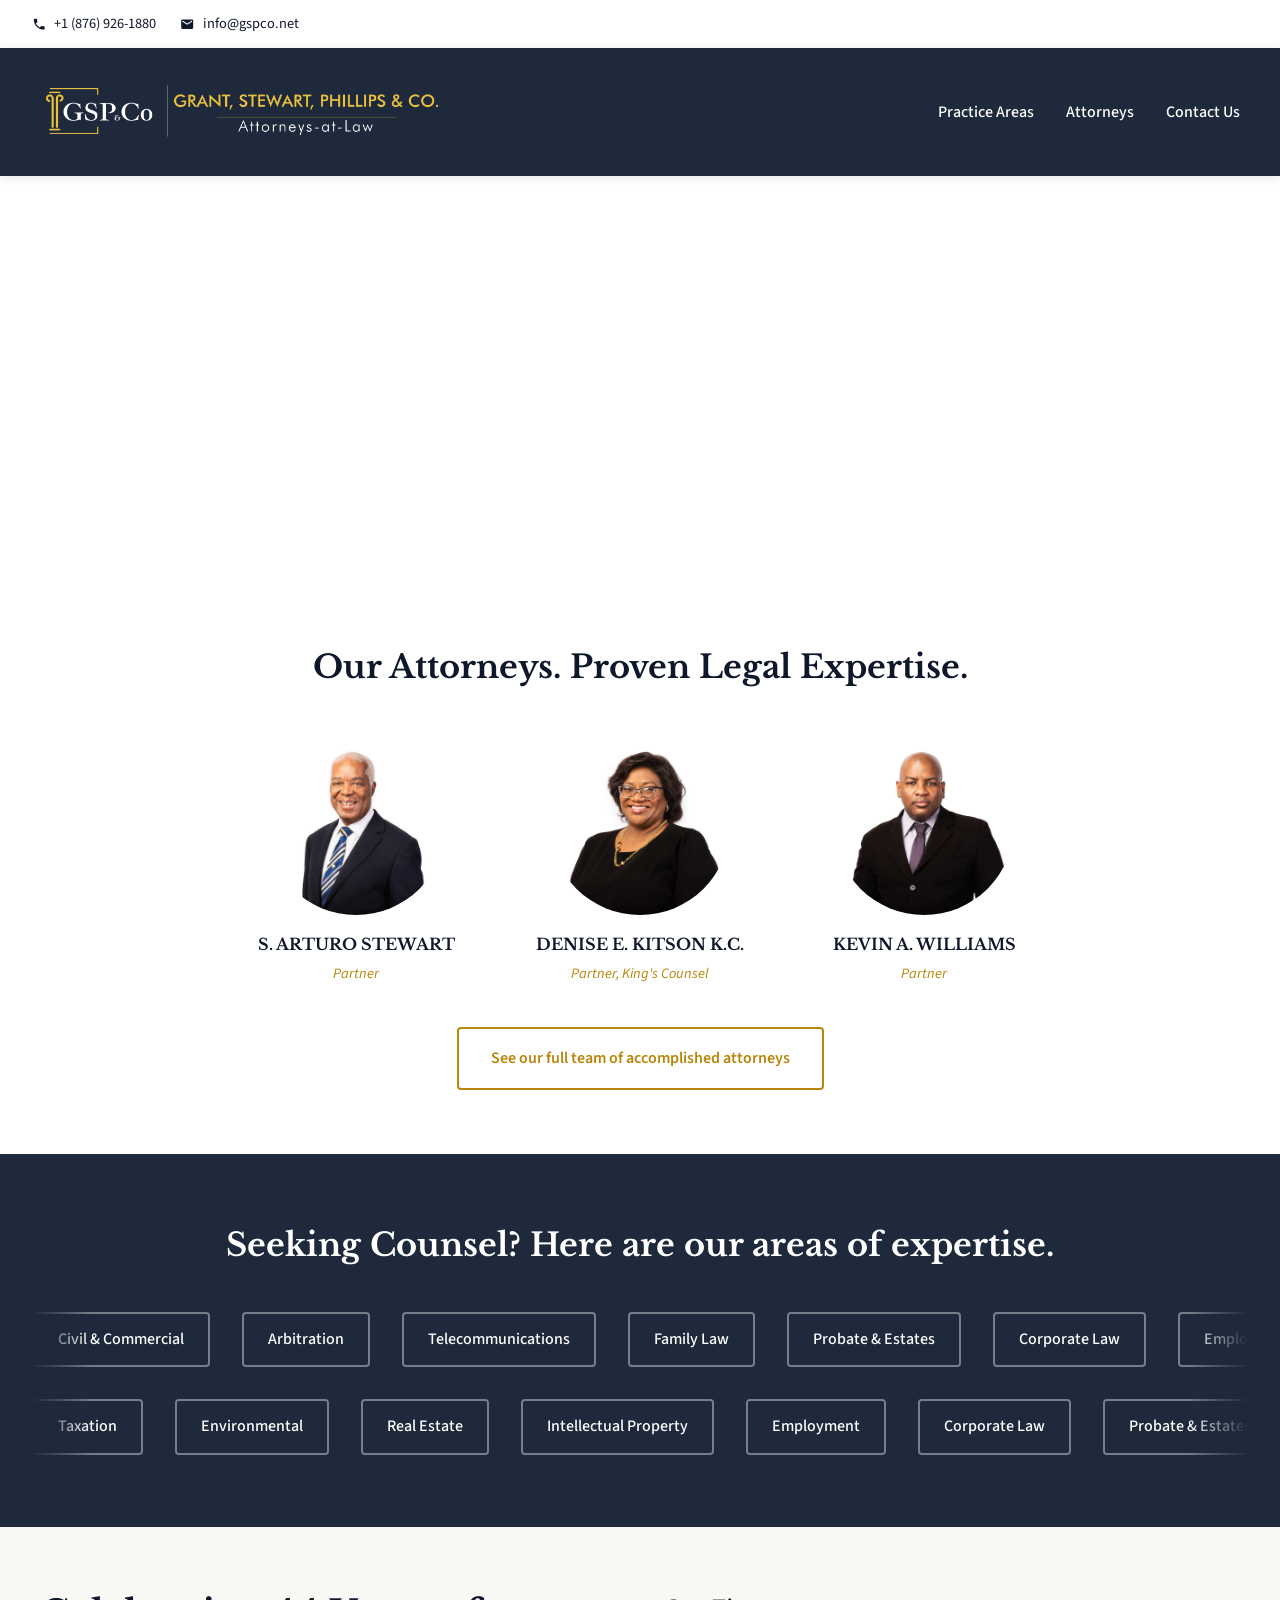
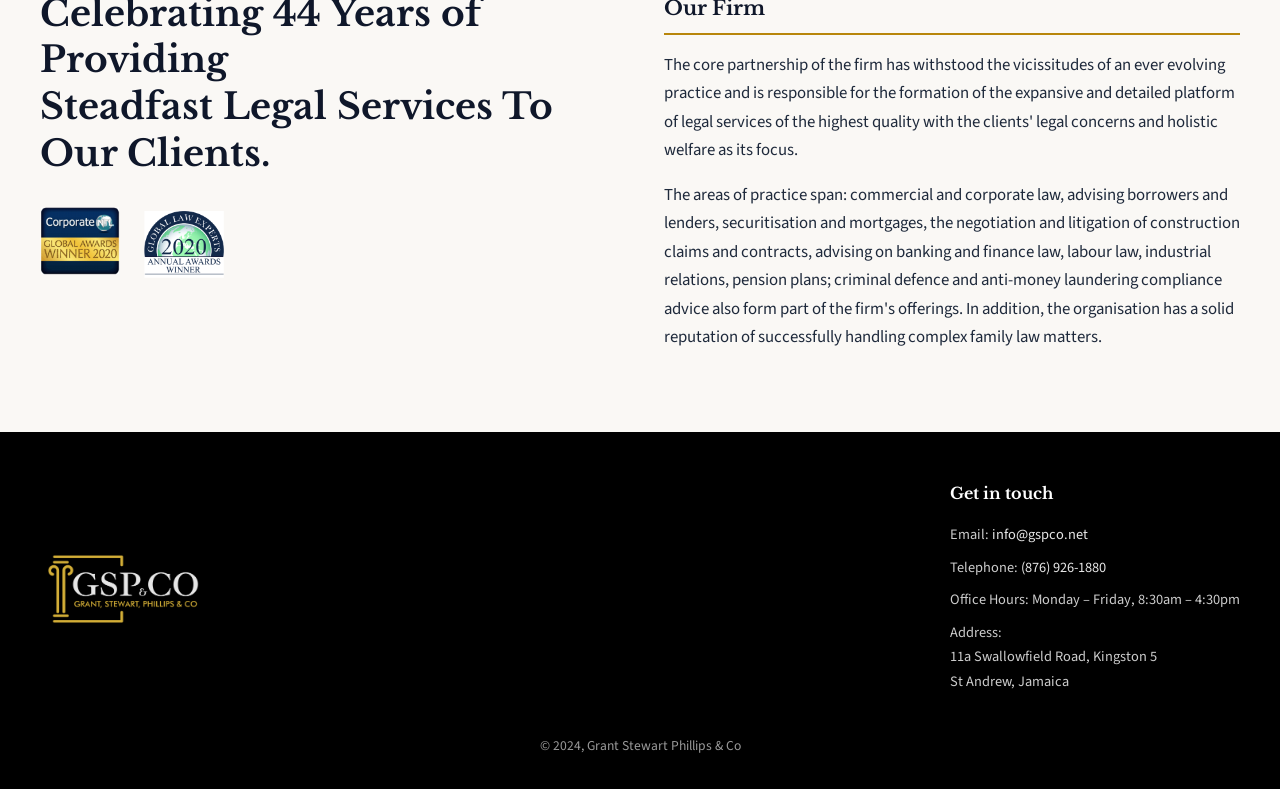
==== index.html @ 98cfb4ec "Initial commit: Grant Stewart Phillips & Co law firm website Made-with: Cursor" ====
<!DOCTYPE html>
<html lang="en">
<head>
  <meta charset="UTF-8">
  <meta name="viewport" content="width=device-width, initial-scale=1.0">
  <title>Home | Grant Stewart Phillips & Co</title>
  <link rel="preconnect" href="https://fonts.googleapis.com">
  <link rel="preconnect" href="https://fonts.gstatic.com" crossorigin>
  <link href="https://fonts.googleapis.com/css2?family=Libre+Baskerville:ital,wght@0,400;0,700;1,400&family=Source+Sans+3:ital,wght@0,400;0,500;0,600;0,700;1,400&display=swap" rel="stylesheet">
  <link rel="stylesheet" href="css/styles.css">
</head>
<body>
  <header class="site-header">
    <div class="header-contact">
      <a href="tel:876-926-1880"><span class="contact-icon" aria-hidden="true"><svg width="16" height="16" viewBox="0 0 24 24" fill="currentColor" stroke="none"><path d="M6.62 10.79c1.44 2.83 3.76 5.14 6.59 6.59l2.2-2.2c.27-.27.67-.36 1.02-.24 1.12.37 2.33.57 3.57.57.55 0 1 .45 1 1V20c0 .55-.45 1-1 1-9.39 0-17-7.61-17-17 0-.55.45-1 1-1h3.5c.55 0 1 .45 1 1 0 1.25.2 2.45.57 3.57.11.35.03.74-.25 1.02l-2.2 2.2z"/></svg></span>+1 (876) 926-1880</a>
      <a href="mailto:info@gspco.net"><span class="contact-icon" aria-hidden="true"><svg width="16" height="16" viewBox="0 0 24 24" fill="currentColor" stroke="none"><path d="M20 4H4c-1.1 0-1.99.9-1.99 2L2 18c0 1.1.9 2 2 2h16c1.1 0 2-.9 2-2V6c0-1.1-.9-2-2-2zm0 4l-8 5-8-5V6l8 5 8-5v2z"/></svg></span>info@gspco.net</a>
    </div>
  </header>

  <nav class="main-nav">
    <div class="nav-inner">
      <a href="index.html" class="logo"><img src="Images/Logo/header-logo.png" alt="Grant Stewart Phillips & Co"></a>
      <button class="nav-toggle" aria-label="Toggle menu">☰</button>
      <ul class="nav-links">
        <li><a href="practice-areas.html">Practice Areas</a></li>
        <li><a href="attorneys.html">Attorneys</a></li>
        <li><a href="contact.html">Contact Us</a></li>
      </ul>
    </div>
  </nav>

  <main>
    <section class="hero">
      <video class="hero-video" autoplay muted loop playsinline aria-hidden="true">
        <source src="Images/Home/Landing-video.mp4" type="video/mp4">
      </video>
    </section>

    <section class="attorneys-carousel-section">
      <h2 class="attorneys-carousel-title">Our Attorneys. Proven Legal Expertise.</h2>
      <div class="attorneys-carousel-wrapper">
        <div class="attorneys-carousel">
          <a href="attorneys/arturo-stewart.html" class="attorney-carousel-card">
            <img src="Images/attorneys/S.%20ARTURO%20STEWART.jpg" alt="S. Arturo Stewart">
            <span class="attorney-carousel-name">S. Arturo Stewart</span>
            <span class="attorney-carousel-title">Partner</span>
          </a>
          <a href="attorneys/denise-kitson.html" class="attorney-carousel-card">
            <img src="Images/attorneys/DENISE%20E.%20KITSON%20Q.C..jpg" alt="Denise E. Kitson K.C.">
            <span class="attorney-carousel-name">Denise E. Kitson K.C.</span>
            <span class="attorney-carousel-title">Partner, King's Counsel</span>
          </a>
          <a href="attorneys/kevin-williams.html" class="attorney-carousel-card">
            <img src="Images/attorneys/KEVIN%20A.%20WILLIAMS.jpg" alt="Kevin A. Williams">
            <span class="attorney-carousel-name">Kevin A. Williams</span>
            <span class="attorney-carousel-title">Partner</span>
          </a>
        </div>
        <a href="attorneys.html" class="carousel-team-btn">See our full team of accomplished attorneys</a>
      </div>
    </section>

    <section class="expertise-marquee-section">
      <h2 class="expertise-marquee-title">Seeking Counsel? Here are our areas of expertise.</h2>
      <div class="expertise-marquee-wrapper">
        <div class="expertise-marquee-row expertise-marquee-right">
          <div class="expertise-marquee-track">
            <span class="expertise-marquee-set">
              <a href="practice-areas.html#civil" class="expertise-marquee-item">Civil & Commercial</a>
              <a href="practice-areas.html#arbitration" class="expertise-marquee-item">Arbitration</a>
              <a href="practice-areas.html#telecom" class="expertise-marquee-item">Telecommunications</a>
              <a href="practice-areas.html#family" class="expertise-marquee-item">Family Law</a>
              <a href="practice-areas.html#probate" class="expertise-marquee-item">Probate & Estates</a>
              <a href="practice-areas.html#corporate" class="expertise-marquee-item">Corporate Law</a>
              <a href="practice-areas.html#employment" class="expertise-marquee-item">Employment</a>
              <a href="practice-areas.html#ip" class="expertise-marquee-item">Intellectual Property</a>
              <a href="practice-areas.html#real-estate" class="expertise-marquee-item">Real Estate</a>
              <a href="practice-areas.html#environmental" class="expertise-marquee-item">Environmental</a>
              <a href="practice-areas.html#taxation" class="expertise-marquee-item">Taxation</a>
            </span>
            <span class="expertise-marquee-set" aria-hidden="true">
              <a href="practice-areas.html#civil" class="expertise-marquee-item">Civil & Commercial</a>
              <a href="practice-areas.html#arbitration" class="expertise-marquee-item">Arbitration</a>
              <a href="practice-areas.html#telecom" class="expertise-marquee-item">Telecommunications</a>
              <a href="practice-areas.html#family" class="expertise-marquee-item">Family Law</a>
              <a href="practice-areas.html#probate" class="expertise-marquee-item">Probate & Estates</a>
              <a href="practice-areas.html#corporate" class="expertise-marquee-item">Corporate Law</a>
              <a href="practice-areas.html#employment" class="expertise-marquee-item">Employment</a>
              <a href="practice-areas.html#ip" class="expertise-marquee-item">Intellectual Property</a>
              <a href="practice-areas.html#real-estate" class="expertise-marquee-item">Real Estate</a>
              <a href="practice-areas.html#environmental" class="expertise-marquee-item">Environmental</a>
              <a href="practice-areas.html#taxation" class="expertise-marquee-item">Taxation</a>
            </span>
          </div>
        </div>
        <div class="expertise-marquee-row expertise-marquee-left">
          <div class="expertise-marquee-track">
            <span class="expertise-marquee-set">
              <a href="practice-areas.html#taxation" class="expertise-marquee-item">Taxation</a>
              <a href="practice-areas.html#environmental" class="expertise-marquee-item">Environmental</a>
              <a href="practice-areas.html#real-estate" class="expertise-marquee-item">Real Estate</a>
              <a href="practice-areas.html#ip" class="expertise-marquee-item">Intellectual Property</a>
              <a href="practice-areas.html#employment" class="expertise-marquee-item">Employment</a>
              <a href="practice-areas.html#corporate" class="expertise-marquee-item">Corporate Law</a>
              <a href="practice-areas.html#probate" class="expertise-marquee-item">Probate & Estates</a>
              <a href="practice-areas.html#family" class="expertise-marquee-item">Family Law</a>
              <a href="practice-areas.html#telecom" class="expertise-marquee-item">Telecommunications</a>
              <a href="practice-areas.html#arbitration" class="expertise-marquee-item">Arbitration</a>
              <a href="practice-areas.html#civil" class="expertise-marquee-item">Civil & Commercial</a>
            </span>
            <span class="expertise-marquee-set" aria-hidden="true">
              <a href="practice-areas.html#taxation" class="expertise-marquee-item">Taxation</a>
              <a href="practice-areas.html#environmental" class="expertise-marquee-item">Environmental</a>
              <a href="practice-areas.html#real-estate" class="expertise-marquee-item">Real Estate</a>
              <a href="practice-areas.html#ip" class="expertise-marquee-item">Intellectual Property</a>
              <a href="practice-areas.html#employment" class="expertise-marquee-item">Employment</a>
              <a href="practice-areas.html#corporate" class="expertise-marquee-item">Corporate Law</a>
              <a href="practice-areas.html#probate" class="expertise-marquee-item">Probate & Estates</a>
              <a href="practice-areas.html#family" class="expertise-marquee-item">Family Law</a>
              <a href="practice-areas.html#telecom" class="expertise-marquee-item">Telecommunications</a>
              <a href="practice-areas.html#arbitration" class="expertise-marquee-item">Arbitration</a>
              <a href="practice-areas.html#civil" class="expertise-marquee-item">Civil & Commercial</a>
            </span>
          </div>
        </div>
      </div>
    </section>

    <section class="our-firm-section">
      <div class="our-firm-layout">
        <div class="our-firm-left">
          <h2 class="our-firm-headline">Celebrating 44 Years of Providing<br>Steadfast Legal Services To Our Clients.</h2>
          <div class="awards-row">
            <img src="Images/Awards/Awards-01.png" alt="Award">
            <img src="Images/Awards/Awards-02.png" alt="Award">
          </div>
        </div>
        <div class="our-firm-right">
          <h3>Our Firm</h3>
          <p>The core partnership of the firm has withstood the vicissitudes of an ever evolving practice and is responsible for the formation of the expansive and detailed platform of legal services of the highest quality with the clients' legal concerns and holistic welfare as its focus.</p>
          <p>The areas of practice span: commercial and corporate law, advising borrowers and lenders, securitisation and mortgages, the negotiation and litigation of construction claims and contracts, advising on banking and finance law, labour law, industrial relations, pension plans; criminal defence and anti-money laundering compliance advice also form part of the firm's offerings. In addition, the organisation has a solid reputation of successfully handling complex family law matters.</p>
        </div>
      </div>
    </section>
  </main>

  <footer class="site-footer">
    <div class="footer-columns">
      <div class="footer-column footer-logo-col">
        <a href="index.html"><img src="Images/Logo/footer-logo.png" alt="Grant Stewart Phillips & Co" class="footer-logo"></a>
      </div>
      <div class="footer-column footer-contact-col">
        <h4>Get in touch</h4>
        <p>Email: <a href="mailto:info@gspco.net">info@gspco.net</a></p>
        <p>Telephone: <a href="tel:+18769261880">(876) 926-1880</a></p>
        <p>Office Hours: Monday – Friday, 8:30am – 4:30pm</p>
        <p>Address:<br>11a Swallowfield Road, Kingston 5<br>St Andrew, Jamaica</p>
      </div>
    </div>
    <p class="footer-copyright">© 2024, Grant Stewart Phillips & Co</p>
  </footer>

  <script>
    document.querySelector('.nav-toggle')?.addEventListener('click', () => {
      document.querySelector('.nav-links').classList.toggle('active');
    });

  </script>
</body>
</html>
---- css/styles.css ----
/* Grant Stewart Phillips & Co - Base Styles */
:root {
  --navy: #0f172a;
  --navy-light: #1e293b;
  --navy-bright: #224466;
  --gold: #b8860b;
  --gold-light: #daa520;
  --cream: #faf8f5;
  --white: #ffffff;
  --gray: #64748b;
  --gray-light: #94a3b8;
}

* {
  margin: 0;
  padding: 0;
  box-sizing: border-box;
}

html {
  scroll-behavior: smooth;
}

body {
  font-family: 'Libre Baskerville', Georgia, serif;
  color: var(--navy);
  line-height: 1.7;
  background: var(--white);
}

/* Typography */
h1, h2, h3, h4 {
  font-family: 'Libre Baskerville', Georgia, serif;
  font-weight: 700;
}

h1 {
  font-size: clamp(2rem, 5vw, 3rem);
  line-height: 1.2;
  margin-bottom: 1rem;
}

h2 {
  font-size: clamp(1.5rem, 4vw, 2rem);
  margin-bottom: 1.5rem;
  color: var(--navy);
}

h3 {
  font-size: 1.25rem;
  margin-bottom: 0.75rem;
}

p {
  font-family: 'Source Sans 3', -apple-system, sans-serif;
  font-size: 1.05rem;
  color: var(--navy-light);
}

a {
  color: var(--gold);
  text-decoration: none;
  transition: color 0.2s ease;
}

a:hover {
  color: var(--gold-light);
}

/* Header */
.site-header {
  background: var(--white);
  color: var(--navy);
  padding: 0.75rem 2rem;
  display: flex;
  justify-content: space-between;
  align-items: center;
  flex-wrap: wrap;
  gap: 1rem;
}

.header-contact {
  display: flex;
  gap: 1.5rem;
  font-family: 'Source Sans 3', sans-serif;
  font-size: 0.9rem;
}

.header-contact a {
  display: inline-flex;
  align-items: center;
  gap: 0.5rem;
  color: var(--navy);
}

.contact-icon {
  display: inline-flex;
  flex-shrink: 0;
}

.contact-icon svg {
  width: 1em;
  height: 1em;
}

.header-contact a:hover {
  color: var(--gold);
}

/* Navigation */
.main-nav {
  background: var(--navy-light);
  padding: 0 2rem;
  position: sticky;
  top: 0;
  z-index: 100;
  box-shadow: 0 2px 10px rgba(0,0,0,0.1);
}

.nav-inner {
  max-width: 1200px;
  margin: 0 auto;
  display: flex;
  align-items: center;
  justify-content: space-between;
}

.logo {
  display: flex;
  align-items: center;
  font-family: 'Libre Baskerville', serif;
  font-size: 1.25rem;
  font-weight: 700;
  color: var(--white);
  padding: 1rem 0;
}

.logo img {
  height: 96px;
  width: auto;
  max-width: 400px;
  object-fit: contain;
  transition: filter 0.3s ease, box-shadow 0.3s ease;
}

.logo:hover img {
  filter: brightness(0) invert(1);
}

.nav-links {
  display: flex;
  list-style: none;
  gap: 2rem;
}

.nav-links a {
  color: var(--white);
  font-family: 'Source Sans 3', sans-serif;
  font-weight: 500;
  padding: 1rem 0;
  display: block;
}

.nav-links a:hover,
.nav-links a.active {
  color: var(--gold-light);
}

/* Mobile menu toggle */
.nav-toggle {
  display: none;
  background: none;
  border: none;
  color: var(--white);
  font-size: 1.5rem;
  cursor: pointer;
  padding: 0.5rem;
}

/* Hero */
.hero {
  position: relative;
  width: 100vw;
  max-width: 100vw;
  margin-left: calc(-50vw + 50%);
  padding: 0;
  height: 400px;
  overflow: hidden;
}

.hero-video {
  position: absolute;
  top: 0;
  left: 0;
  width: 100%;
  height: 100%;
  object-fit: cover;
  object-position: center;
}

/* Sections */
section {
  max-width: 1200px;
  margin: 0 auto;
  padding: 4rem 2rem;
}

.section-header {
  text-align: center;
  margin-bottom: 3rem;
}

.section-header h2 {
  position: relative;
  display: inline-block;
}

.section-header h2::after {
  content: '';
  display: block;
  width: 60px;
  height: 3px;
  background: var(--gold);
  margin: 1rem auto 0;
}

/* Attorneys carousel - Homepage */
.attorneys-carousel-section {
  padding: 4rem 2rem;
}

.attorneys-carousel-title {
  text-align: center;
  margin-bottom: 2rem;
}

.attorneys-carousel-wrapper {
  max-width: 1200px;
  margin: 0 auto;
  display: flex;
  flex-direction: column;
  align-items: center;
  gap: 2rem;
}

.attorneys-carousel {
  width: 100%;
  display: flex;
  justify-content: center;
  gap: 1.5rem;
  overflow-x: auto;
  scroll-snap-type: x mandatory;
  scrollbar-width: none;
  -ms-overflow-style: none;
  padding: 0.5rem 0;
}

.attorneys-carousel::-webkit-scrollbar {
  display: none;
}

.attorney-carousel-card {
  flex: 0 0 260px;
  scroll-snap-align: start;
  display: flex;
  flex-direction: column;
  align-items: center;
  text-align: center;
  text-decoration: none;
  transition: opacity 0.2s ease;
}

.attorney-carousel-card:hover {
  opacity: 0.9;
}

.attorney-carousel-card img {
  width: 180px;
  height: 180px;
  border-radius: 50%;
  object-fit: cover;
  margin-bottom: 1rem;
}

.attorney-carousel-name {
  font-family: 'Libre Baskerville', serif;
  font-weight: 700;
  font-size: 1rem;
  color: var(--navy);
  text-transform: uppercase;
  margin-bottom: 0.25rem;
}

.attorney-carousel-title {
  font-family: 'Source Sans 3', sans-serif;
  font-size: 0.9rem;
  color: var(--gold);
  font-style: italic;
}

.carousel-team-btn {
  display: inline-block;
  padding: 1rem 2rem;
  font-family: 'Source Sans 3', sans-serif;
  font-size: 1rem;
  font-weight: 600;
  color: var(--gold);
  border: 2px solid var(--gold);
  border-radius: 4px;
  text-decoration: none;
  transition: background 0.2s ease, color 0.2s ease;
}

.carousel-team-btn:hover {
  background: var(--gold);
  color: var(--white);
}

/* Expertise marquee - Homepage */
.expertise-marquee-section {
  width: 100%;
  max-width: none;
  margin: 0;
  padding: 4rem 2rem;
  overflow: hidden;
  background: var(--navy-light);
}

.expertise-marquee-title {
  text-align: center;
  margin-bottom: 2rem;
  padding: 0 2rem;
  color: var(--white);
}

.expertise-marquee-wrapper {
  display: flex;
  flex-direction: column;
  gap: 1rem;
}

.expertise-marquee-row {
  overflow: hidden;
  mask-image: linear-gradient(to right, transparent, black 5%, black 95%, transparent);
  -webkit-mask-image: linear-gradient(to right, transparent, black 5%, black 95%, transparent);
}

.expertise-marquee-track {
  display: flex;
  width: max-content;
  padding: 0.5rem 0;
}

.expertise-marquee-set {
  display: flex;
  gap: 2rem;
  flex-shrink: 0;
  margin-right: 2rem; /* spacing between sets; no track gap for seamless 50% loop */
}

.expertise-marquee-right .expertise-marquee-track {
  animation: marqueeRight 80s linear infinite;
}

.expertise-marquee-left .expertise-marquee-track {
  animation: marqueeLeft 80s linear infinite;
}

/* Top row: drift right = track moves left. Two sets, translate by -50% for seamless loop. */
@keyframes marqueeRight {
  0% { transform: translateX(0); }
  100% { transform: translateX(-50%); }
}

/* Bottom row: drift left = track moves right. Two sets, translate by 50% for seamless loop. */
@keyframes marqueeLeft {
  0% { transform: translateX(-50%); }
  100% { transform: translateX(0); }
}

.expertise-marquee-item {
  flex-shrink: 0;
  padding: 0.75rem 1.5rem;
  font-family: 'Source Sans 3', sans-serif;
  font-size: 1rem;
  font-weight: 500;
  color: var(--white);
  text-decoration: none;
  border: 2px solid rgba(255, 255, 255, 0.4);
  border-radius: 4px;
  white-space: nowrap;
  transition: border-color 0.2s ease, color 0.2s ease;
}

.expertise-marquee-item:hover {
  border-color: var(--gold-light);
  color: var(--gold-light);
}

@media (prefers-reduced-motion: reduce) {
  .expertise-marquee-right .expertise-marquee-track,
  .expertise-marquee-left .expertise-marquee-track {
    animation: none;
  }
}

/* Our Firm - fused with Celebrating section */
.our-firm-section {
  width: 100%;
  max-width: none;
  margin: 0;
  padding: 4rem 2rem;
  background: var(--cream);
}

.our-firm-layout {
  max-width: 1200px;
  margin: 0 auto;
  display: grid;
  grid-template-columns: 1fr 1fr;
  gap: 3rem;
  align-items: start;
}

.our-firm-headline {
  font-size: clamp(1.5rem, 3.5vw, 2.25rem);
  color: var(--navy);
  margin: 0 0 1.5rem 0;
  line-height: 1.3;
}

.our-firm-left {
  text-align: left;
}

.our-firm-right {
  text-align: left;
}

.our-firm-right h3 {
  margin-bottom: 1rem;
  padding-bottom: 0.5rem;
  border-bottom: 2px solid var(--gold);
}

.our-firm-right p {
  margin-bottom: 1rem;
}

.btn {
  display: inline-block;
  padding: 1rem 2rem;
  background: var(--gold);
  color: var(--white) !important;
  font-family: 'Source Sans 3', sans-serif;
  font-weight: 600;
  border: none;
  border-radius: 4px;
  cursor: pointer;
  transition: background 0.2s ease;
}

.btn:hover {
  background: var(--gold-light);
  color: var(--white) !important;
}

.btn-outline {
  background: transparent;
  border: 2px solid var(--gold);
  color: var(--gold) !important;
}

.btn-outline:hover {
  background: var(--gold);
  color: var(--white) !important;
}

/* Footer */
.site-footer {
  background: #000;
  color: var(--white);
  padding: 3rem 2rem 2rem;
}

.footer-columns {
  display: grid;
  grid-template-columns: auto 1fr;
  gap: 3rem;
  max-width: 1200px;
  margin: 0 auto 2rem;
  align-items: center;
}

@media (max-width: 768px) {
  .footer-columns {
    grid-template-columns: 1fr;
    gap: 2rem;
  }
}

.footer-column {
  min-width: 0;
}

.footer-logo-col {
  display: flex;
  justify-content: center;
}

@media (min-width: 769px) {
  .footer-logo-col {
    justify-content: flex-start;
  }
}

.footer-logo {
  height: 80px;
  width: auto;
  opacity: 0.9;
  transition: filter 0.3s ease;
}

.site-footer a:hover .footer-logo,
.site-footer .footer-logo:hover {
  filter: drop-shadow(0 0 8px var(--gold-light)) drop-shadow(0 0 16px var(--gold));
}

.footer-contact-col {
  justify-self: end;
  width: max-content;
}

@media (max-width: 768px) {
  .footer-contact-col {
    justify-self: start;
    width: auto;
  }
}

.footer-contact-col h4 {
  font-size: 1rem;
  margin-bottom: 1rem;
  color: var(--white);
}

.footer-contact-col p {
  color: rgba(255,255,255,0.8);
  font-size: 0.9rem;
  margin-bottom: 0.5rem;
}

.footer-contact-col a {
  color: rgba(255,255,255,0.9);
}

.footer-contact-col a:hover {
  color: var(--gold-light);
}

.footer-copyright {
  text-align: center;
  color: rgba(255,255,255,0.6);
  font-size: 0.85rem;
}

/* Page headers */
.page-hero {
  width: 100%;
  max-width: none;
  margin: 0;
  padding: 4rem 2rem;
  background: var(--navy-bright);
  color: var(--white);
  text-align: center;
}

.page-hero h1 {
  color: var(--white);
}

.page-hero-title {
  font-size: clamp(1.35rem, 3.3vw, 2rem) !important;
  line-height: 1.3;
}

/* Practice Areas - Areas of Expertise */
.expertise-sticky {
  position: sticky;
  top: 128px;
  z-index: 50;
  background: var(--white);
  padding-bottom: 1.5rem;
  margin-bottom: 2rem;
  box-shadow: 0 4px 6px -1px rgba(0, 0, 0, 0.08);
}

.expertise-label {
  margin-bottom: 1rem;
}

.practice-filters {
  display: flex;
  flex-wrap: wrap;
  gap: 0.5rem;
}

.filter-btn {
  padding: 0.6rem 1.25rem;
  font-family: 'Source Sans 3', sans-serif;
  font-size: 0.9rem;
  font-weight: 500;
  border: 1px solid var(--gray-light);
  border-radius: 4px;
  background: var(--white);
  color: var(--navy);
  cursor: pointer;
  transition: background 0.2s ease, color 0.2s ease, border-color 0.2s ease;
}

.filter-btn:hover {
  border-color: var(--navy);
  color: var(--navy);
}

.filter-btn.active {
  background: var(--gold);
  color: var(--navy);
  border-color: var(--gold);
}

/* Practice Areas - Grid */
.practice-grid {
  display: grid;
  gap: 2rem;
}

.practice-item {
  padding: 2rem 2rem 2rem 3rem;
  background: var(--white);
  border-radius: 4px;
}

.practice-item h3 {
  color: var(--navy);
  margin-bottom: 0.75rem;
  padding-bottom: 0.75rem;
  border-bottom: 4px solid var(--gold);
}

/* Attorney profiles in practice areas */
.attorney-profiles {
  margin-top: 1.5rem;
}

.practice-area-label {
  display: block;
  font-family: 'Source Sans 3', sans-serif;
  font-size: 0.95rem;
  font-weight: 600;
  color: var(--navy);
  margin-bottom: 0.75rem;
}

.attorney-links {
  display: flex;
  flex-wrap: wrap;
  gap: 1.5rem;
}

.attorney-profile {
  display: flex;
  flex-direction: column;
  align-items: center;
  text-align: center;
  text-decoration: none;
  transition: opacity 0.2s ease;
}

.attorney-profile:hover {
  opacity: 0.85;
}

.attorney-avatar {
  width: 64px;
  height: 64px;
  border-radius: 50%;
  object-fit: cover;
  margin-bottom: 0.5rem;
}

.attorney-name {
  font-family: 'Source Sans 3', sans-serif;
  font-size: 0.85rem;
  font-weight: 600;
  color: var(--gold);
  text-transform: uppercase;
  letter-spacing: 0.02em;
}

/* Contact page */
.contact-grid {
  display: grid;
  grid-template-columns: 1fr 1fr;
  gap: 3rem;
  align-items: start;
}

.contact-info h2 {
  margin-bottom: 1rem;
}

.contact-info p {
  margin-bottom: 0.5rem;
}

.contact-form {
  display: flex;
  flex-direction: column;
  gap: 1rem;
}

.contact-form input,
.contact-form textarea {
  padding: 0.75rem 1rem;
  font-family: 'Source Sans 3', sans-serif;
  font-size: 1rem;
  border: 1px solid var(--gray-light);
  border-radius: 4px;
}

.contact-form textarea {
  min-height: 120px;
  resize: vertical;
}

.contact-form button {
  align-self: flex-start;
}

/* Attorneys grid */
.attorneys-grid {
  display: grid;
  grid-template-columns: repeat(auto-fill, minmax(280px, 1fr));
  gap: 2rem;
  align-items: stretch;
}

.attorney-card {
  display: flex;
  flex-direction: column;
  text-align: center;
  padding: 2rem;
  background: var(--cream);
  border-radius: 4px;
}

.attorney-card h3 {
  margin-bottom: 0.25rem;
  white-space: nowrap;
  overflow: hidden;
  text-overflow: ellipsis;
  font-size: 0.95rem;
  text-transform: uppercase;
}

.attorney-card img,
.attorney-card .attorney-placeholder {
  width: 100%;
  aspect-ratio: 3/4;
  object-fit: cover;
  border-radius: 4px;
  margin-bottom: 1rem;
  flex-shrink: 0;
}

.attorney-card .attorney-placeholder {
  background: var(--navy-light);
  display: flex;
  align-items: center;
  justify-content: center;
  color: rgba(255,255,255,0.4);
  font-family: 'Libre Baskerville', serif;
  font-size: 2rem;
}

.attorney-card .attorney-title {
  font-size: 0.9rem;
  color: var(--gold);
  font-style: italic;
  margin-bottom: 0.75rem;
  flex-shrink: 0;
}

.attorney-card .attorney-bio-preview {
  font-size: 0.9rem;
  color: var(--navy-light);
  line-height: 1.5;
  margin-bottom: 1rem;
  text-align: left;
  display: -webkit-box;
  -webkit-line-clamp: 4;
  -webkit-box-orient: vertical;
  overflow: hidden;
  min-height: 5.4rem;
  flex: 1;
}

.attorney-card .btn {
  font-size: 0.9rem;
  padding: 0.6rem 1.25rem;
  margin-top: auto;
  text-transform: uppercase;
  flex-shrink: 0;
}

/* Attorney profile page */
.profile-layout {
  display: grid;
  grid-template-columns: 380px 1fr;
  gap: 3rem;
  align-items: start;
}

.profile-photo {
  width: 100%;
  aspect-ratio: 3/4;
  object-fit: cover;
  border-radius: 4px;
}

.profile-content h2 {
  margin-bottom: 0.25rem;
}

.profile-content .profile-title {
  font-size: 1rem;
  color: var(--gold);
  margin-bottom: 1.5rem;
}

.profile-content .profile-bio {
  font-family: 'Source Sans 3', sans-serif;
  font-size: 1.05rem;
  color: var(--navy-light);
  line-height: 1.8;
}

.profile-content .profile-bio p {
  margin-bottom: 1rem;
}

.profile-content .profile-bio ul {
  margin: 1rem 0 1rem 1.5rem;
}

.profile-content .profile-bio li {
  margin-bottom: 0.5rem;
}

.profile-email {
  margin-top: 1.5rem;
}

/* Awards */
.awards-row {
  display: flex;
  justify-content: flex-start;
  gap: 1.5rem;
  flex-wrap: wrap;
}

.awards-row img {
  height: 80px;
  width: auto;
  object-fit: contain;
}

/* Responsive */
@media (max-width: 768px) {
  .nav-toggle {
    display: block;
  }

  .nav-links {
    display: none;
    flex-direction: column;
    position: absolute;
    top: 100%;
    left: 0;
    right: 0;
    background: var(--navy-light);
    padding: 1rem;
  }

  .nav-links.active {
    display: flex;
  }

  .header-contact {
    font-size: 0.8rem;
    gap: 1rem;
  }

  .contact-grid {
    grid-template-columns: 1fr;
  }

  .practice-filters {
    overflow-x: auto;
    flex-wrap: nowrap;
    padding-bottom: 0.5rem;
    -webkit-overflow-scrolling: touch;
  }

  .filter-btn {
    flex-shrink: 0;
  }

  .profile-layout {
    grid-template-columns: 1fr;
  }

  .our-firm-layout {
    grid-template-columns: 1fr;
  }

  .awards-row {
    justify-content: center;
  }

  .attorneys-carousel-wrapper {
    padding: 0 0.5rem;
  }

  .attorney-carousel-card {
    flex: 0 0 220px;
  }

  .attorney-carousel-card img {
    width: 150px;
    height: 150px;
  }

  .main-nav {
    padding: 0 1rem;
  }

  section {
    padding: 3rem 1rem;
  }
}
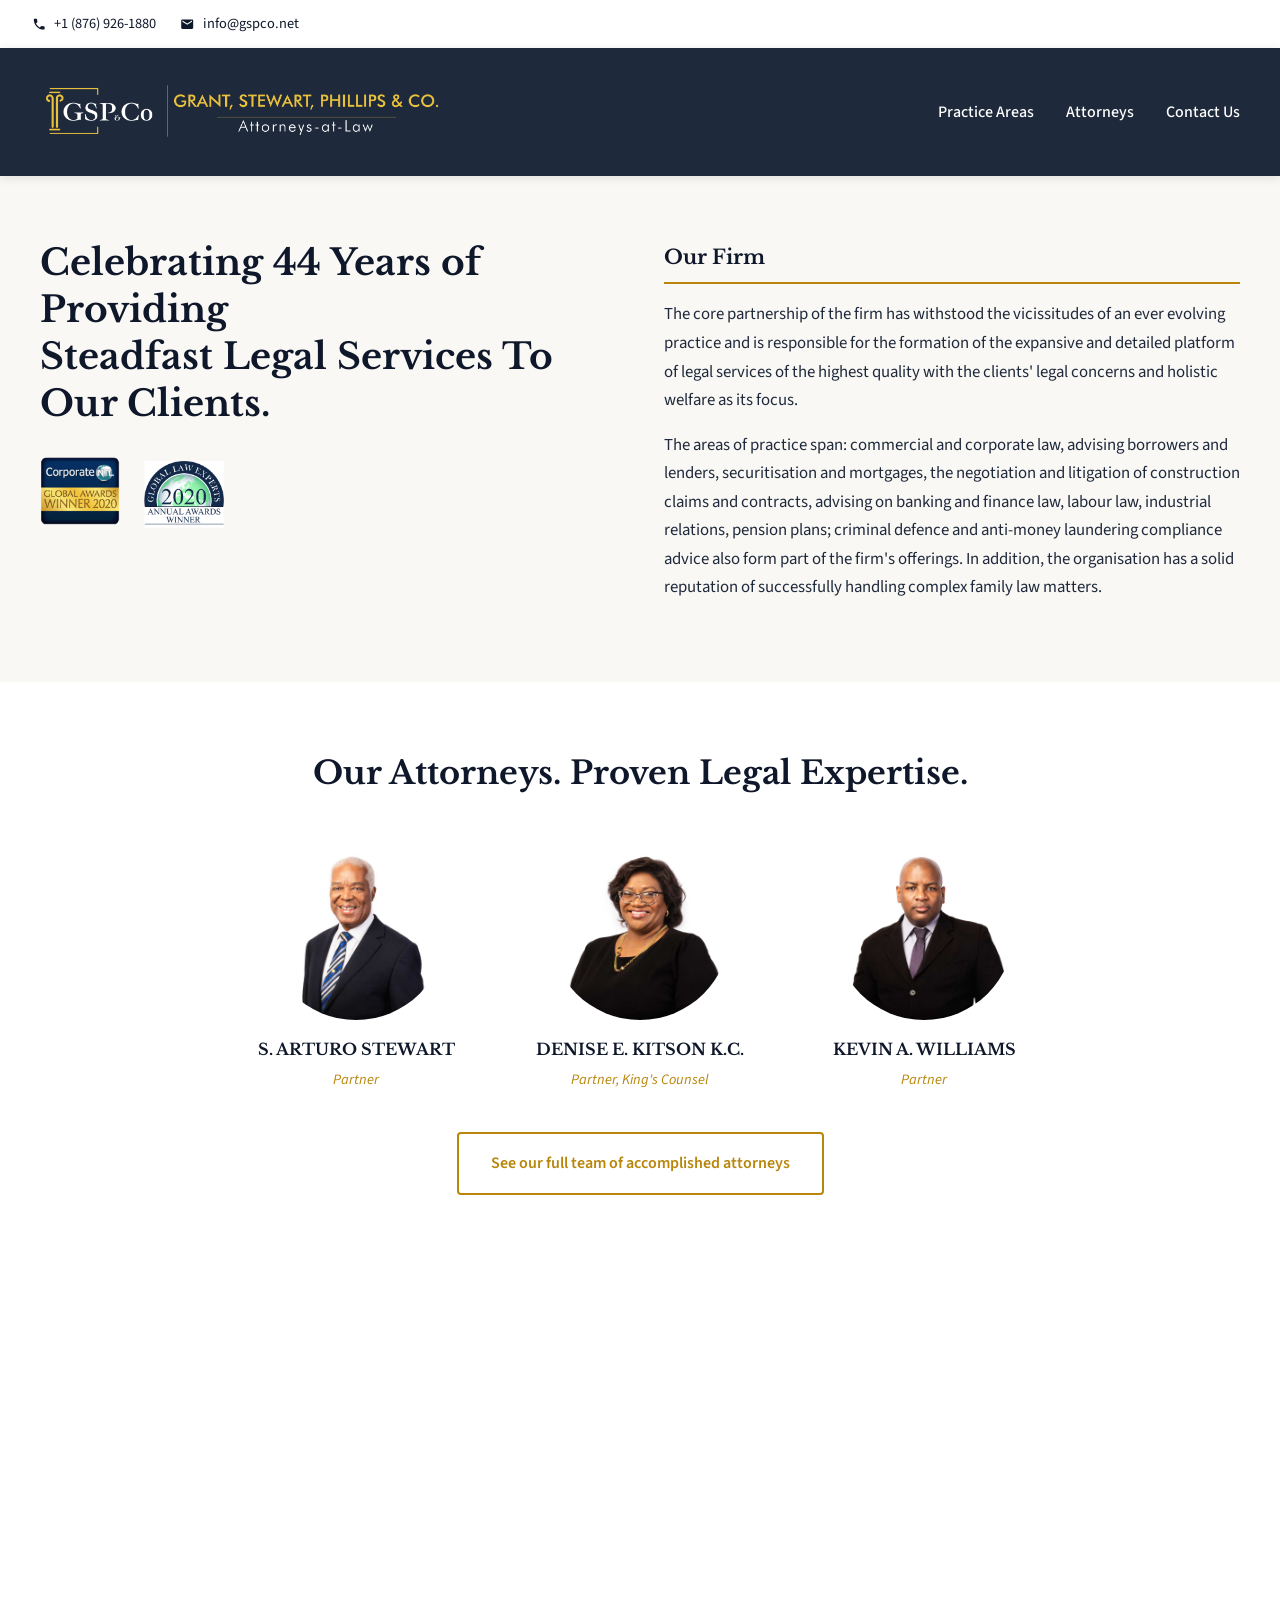
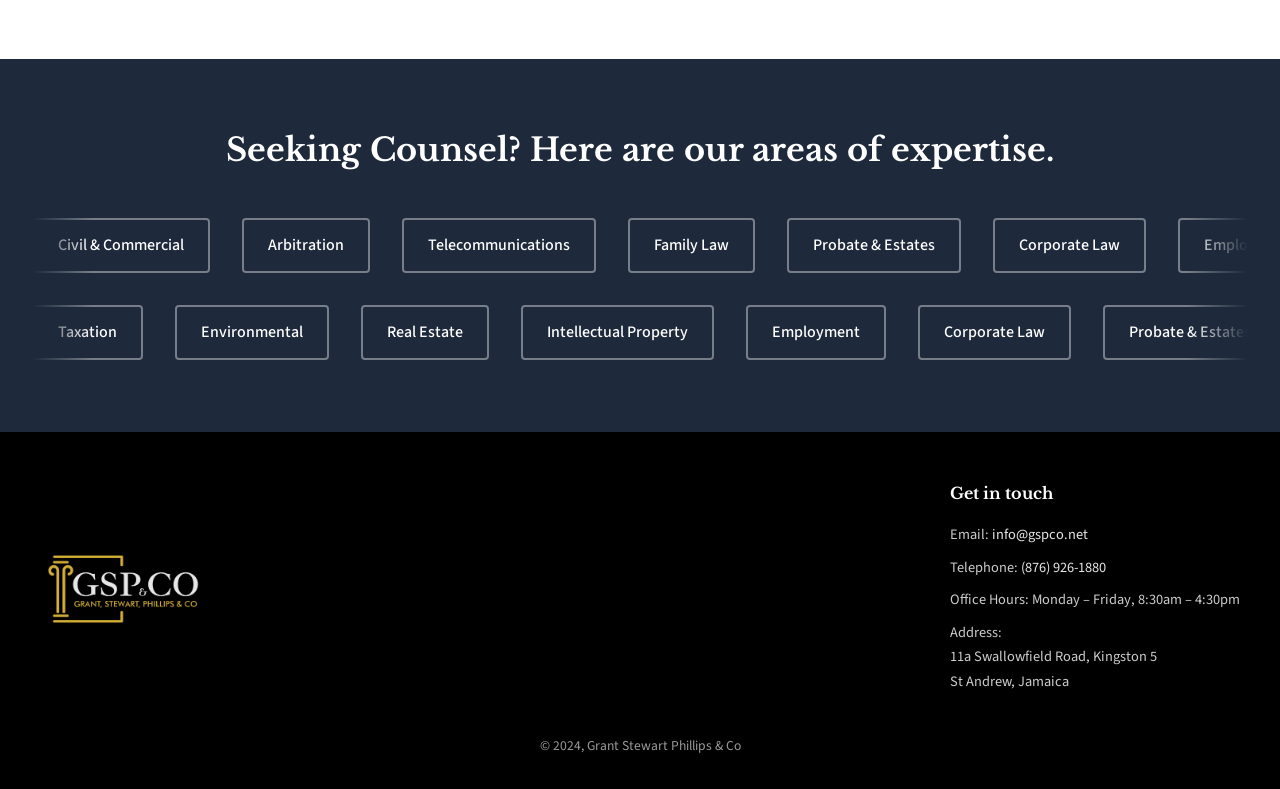
==== commit afe267c1: "Reorder home page sections: Our Firm -> Attorneys -> Hero -> Areas of Expertise Made-with: Cursor" ====
--- a/index.html
+++ b/index.html
@@ -30,10 +30,21 @@
   </nav>
 
   <main>
-    <section class="hero">
-      <video class="hero-video" autoplay muted loop playsinline aria-hidden="true">
-        <source src="Images/Home/Landing-video.mp4" type="video/mp4">
-      </video>
+    <section class="our-firm-section">
+      <div class="our-firm-layout">
+        <div class="our-firm-left">
+          <h2 class="our-firm-headline">Celebrating 44 Years of Providing<br>Steadfast Legal Services To Our Clients.</h2>
+          <div class="awards-row">
+            <img src="Images/Awards/Awards-01.png" alt="Award">
+            <img src="Images/Awards/Awards-02.png" alt="Award">
+          </div>
+        </div>
+        <div class="our-firm-right">
+          <h3>Our Firm</h3>
+          <p>The core partnership of the firm has withstood the vicissitudes of an ever evolving practice and is responsible for the formation of the expansive and detailed platform of legal services of the highest quality with the clients' legal concerns and holistic welfare as its focus.</p>
+          <p>The areas of practice span: commercial and corporate law, advising borrowers and lenders, securitisation and mortgages, the negotiation and litigation of construction claims and contracts, advising on banking and finance law, labour law, industrial relations, pension plans; criminal defence and anti-money laundering compliance advice also form part of the firm's offerings. In addition, the organisation has a solid reputation of successfully handling complex family law matters.</p>
+        </div>
+      </div>
     </section>
 
     <section class="attorneys-carousel-section">
@@ -58,6 +69,12 @@
         </div>
         <a href="attorneys.html" class="carousel-team-btn">See our full team of accomplished attorneys</a>
       </div>
+    </section>
+
+    <section class="hero">
+      <video class="hero-video" autoplay muted loop playsinline aria-hidden="true">
+        <source src="Images/Home/Landing-video.mp4" type="video/mp4">
+      </video>
     </section>
 
     <section class="expertise-marquee-section">
@@ -125,23 +142,6 @@
         </div>
       </div>
     </section>
-
-    <section class="our-firm-section">
-      <div class="our-firm-layout">
-        <div class="our-firm-left">
-          <h2 class="our-firm-headline">Celebrating 44 Years of Providing<br>Steadfast Legal Services To Our Clients.</h2>
-          <div class="awards-row">
-            <img src="Images/Awards/Awards-01.png" alt="Award">
-            <img src="Images/Awards/Awards-02.png" alt="Award">
-          </div>
-        </div>
-        <div class="our-firm-right">
-          <h3>Our Firm</h3>
-          <p>The core partnership of the firm has withstood the vicissitudes of an ever evolving practice and is responsible for the formation of the expansive and detailed platform of legal services of the highest quality with the clients' legal concerns and holistic welfare as its focus.</p>
-          <p>The areas of practice span: commercial and corporate law, advising borrowers and lenders, securitisation and mortgages, the negotiation and litigation of construction claims and contracts, advising on banking and finance law, labour law, industrial relations, pension plans; criminal defence and anti-money laundering compliance advice also form part of the firm's offerings. In addition, the organisation has a solid reputation of successfully handling complex family law matters.</p>
-        </div>
-      </div>
-    </section>
   </main>
 
   <footer class="site-footer">
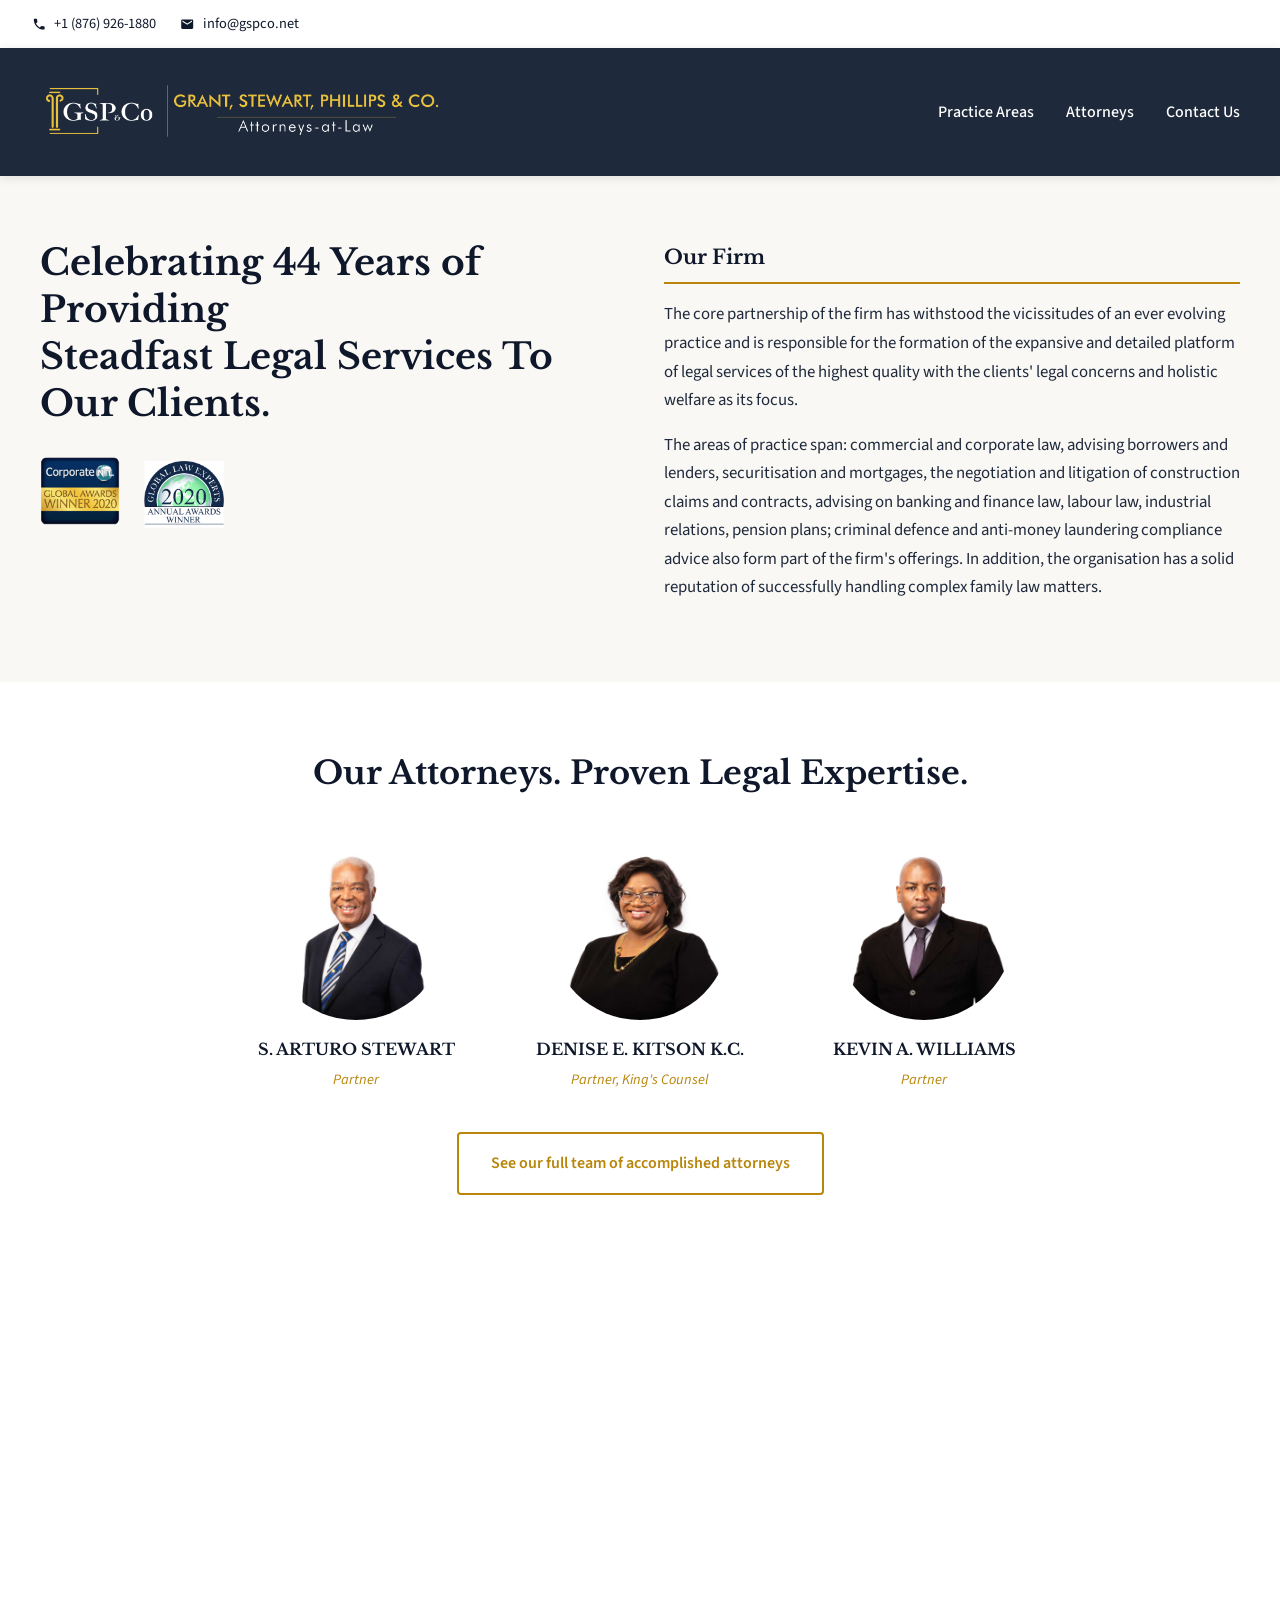
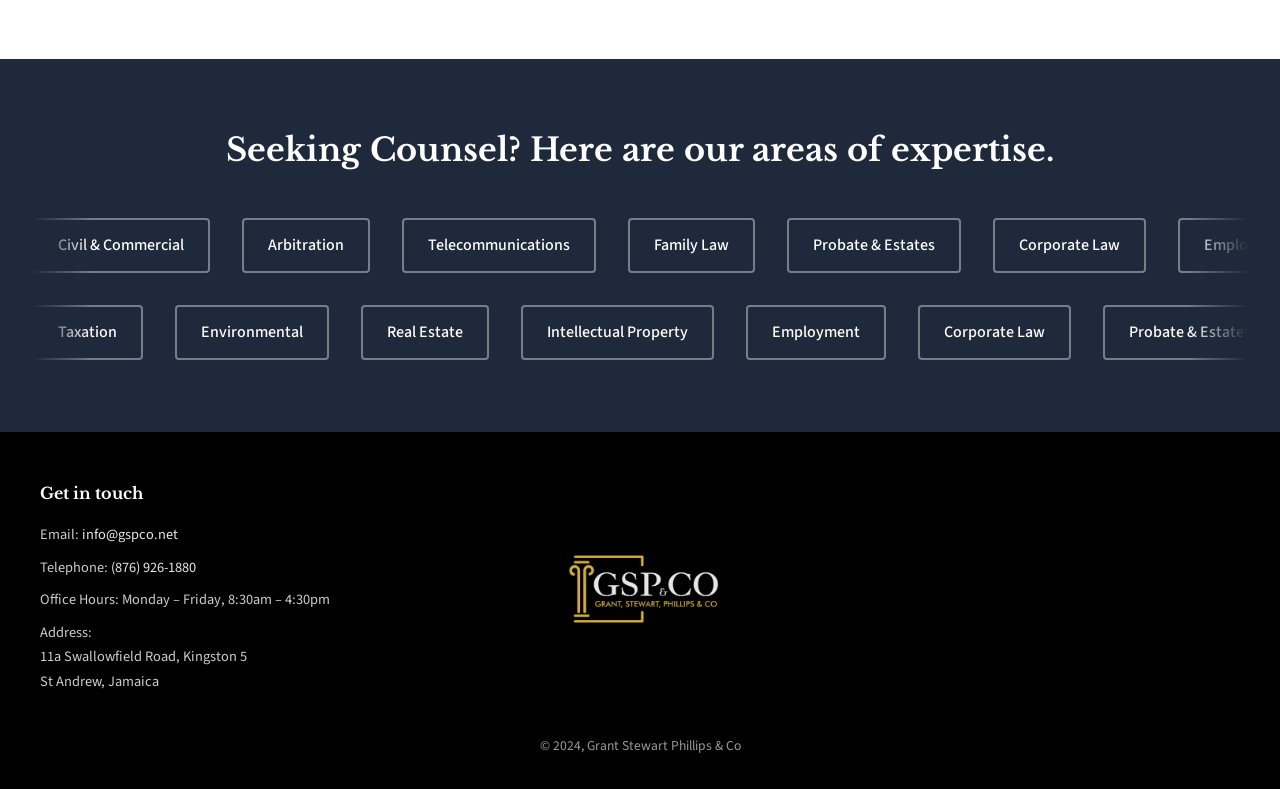
==== commit a628ab8b: "Footer: center logo, move Get in touch to left Made-with: Cursor" ====
--- a/index.html
+++ b/index.html
@@ -146,15 +146,15 @@
 
   <footer class="site-footer">
     <div class="footer-columns">
-      <div class="footer-column footer-logo-col">
-        <a href="index.html"><img src="Images/Logo/footer-logo.png" alt="Grant Stewart Phillips & Co" class="footer-logo"></a>
-      </div>
       <div class="footer-column footer-contact-col">
         <h4>Get in touch</h4>
         <p>Email: <a href="mailto:info@gspco.net">info@gspco.net</a></p>
         <p>Telephone: <a href="tel:+18769261880">(876) 926-1880</a></p>
         <p>Office Hours: Monday – Friday, 8:30am – 4:30pm</p>
         <p>Address:<br>11a Swallowfield Road, Kingston 5<br>St Andrew, Jamaica</p>
+      </div>
+      <div class="footer-column footer-logo-col">
+        <a href="index.html"><img src="Images/Logo/footer-logo.png" alt="Grant Stewart Phillips & Co" class="footer-logo"></a>
       </div>
     </div>
     <p class="footer-copyright">© 2024, Grant Stewart Phillips & Co</p>
--- a/css/styles.css
+++ b/css/styles.css
@@ -485,7 +485,7 @@
 
 .footer-columns {
   display: grid;
-  grid-template-columns: auto 1fr;
+  grid-template-columns: 1fr auto 1fr;
   gap: 3rem;
   max-width: 1200px;
   margin: 0 auto 2rem;
@@ -506,12 +506,7 @@
 .footer-logo-col {
   display: flex;
   justify-content: center;
-}
-
-@media (min-width: 769px) {
-  .footer-logo-col {
-    justify-content: flex-start;
-  }
+  align-items: center;
 }
 
 .footer-logo {
@@ -527,15 +522,7 @@
 }
 
 .footer-contact-col {
-  justify-self: end;
-  width: max-content;
-}
-
-@media (max-width: 768px) {
-  .footer-contact-col {
-    justify-self: start;
-    width: auto;
-  }
+  justify-self: start;
 }
 
 .footer-contact-col h4 {
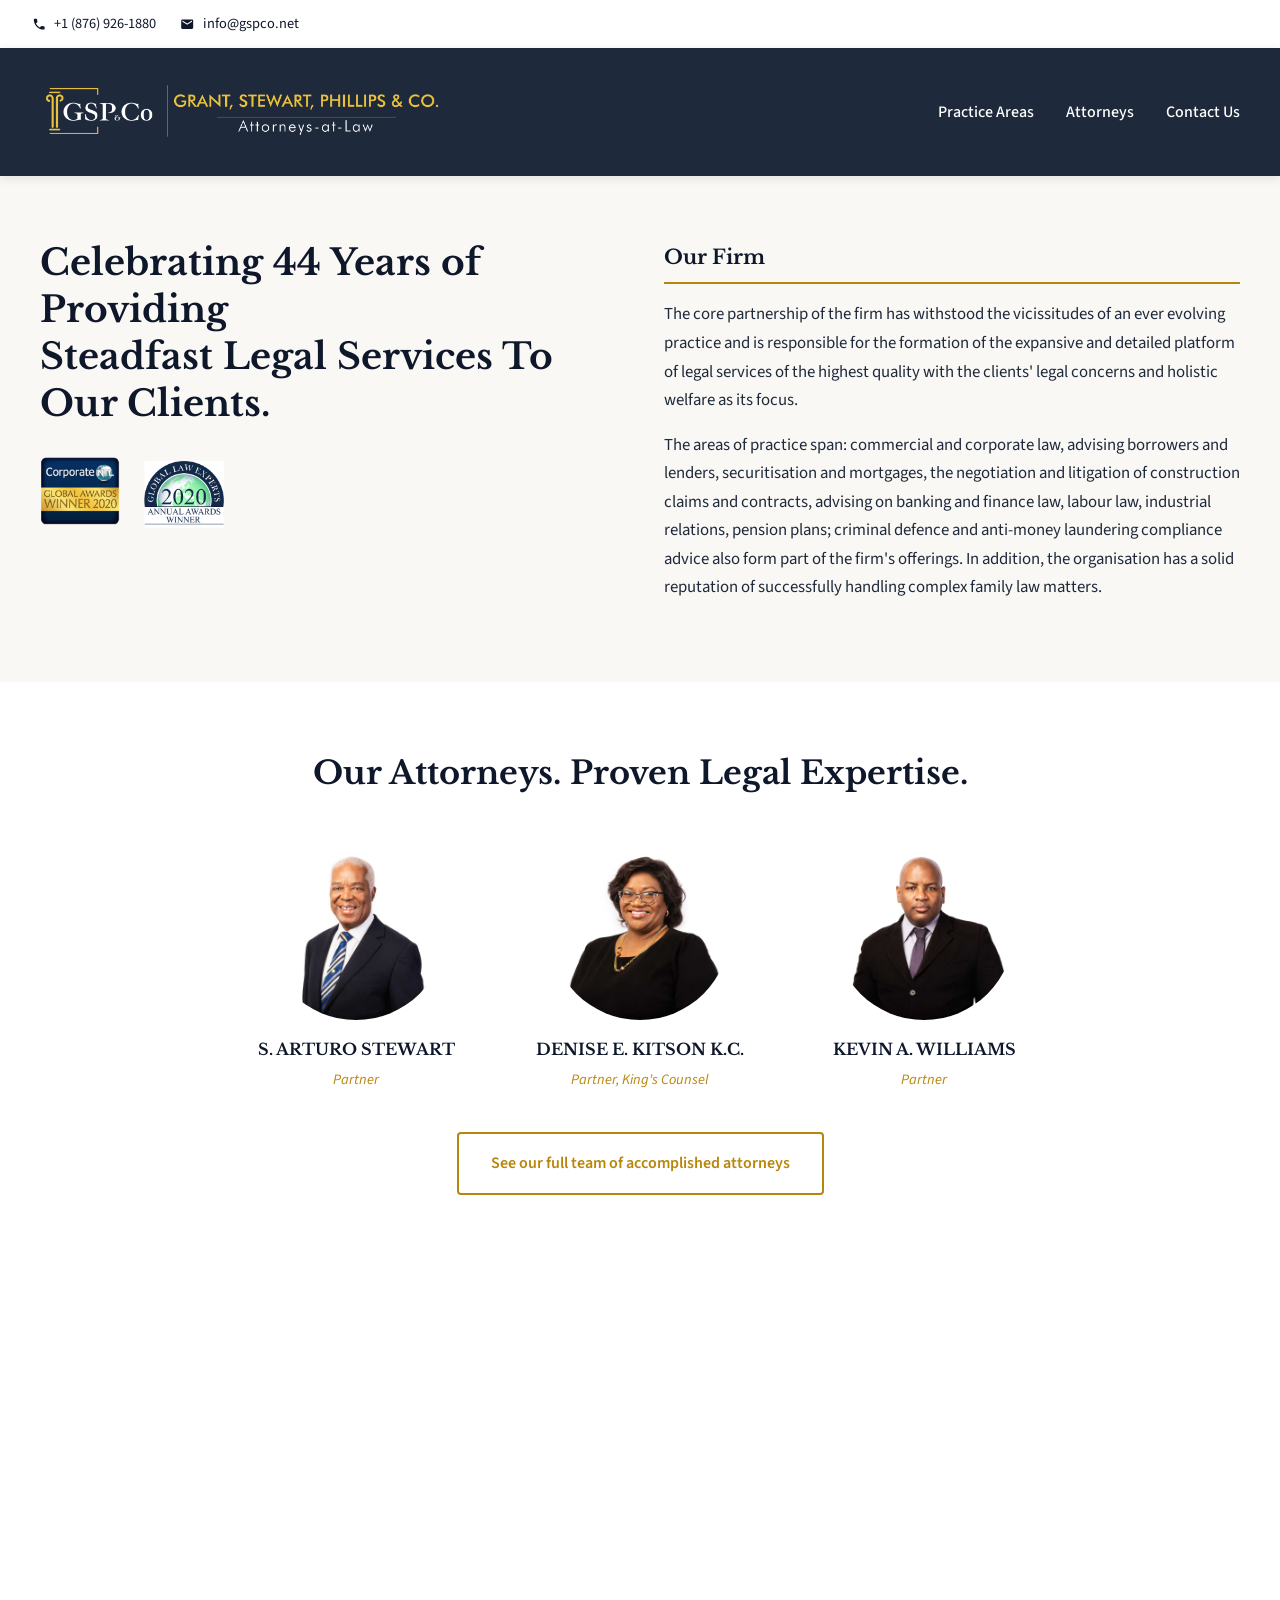
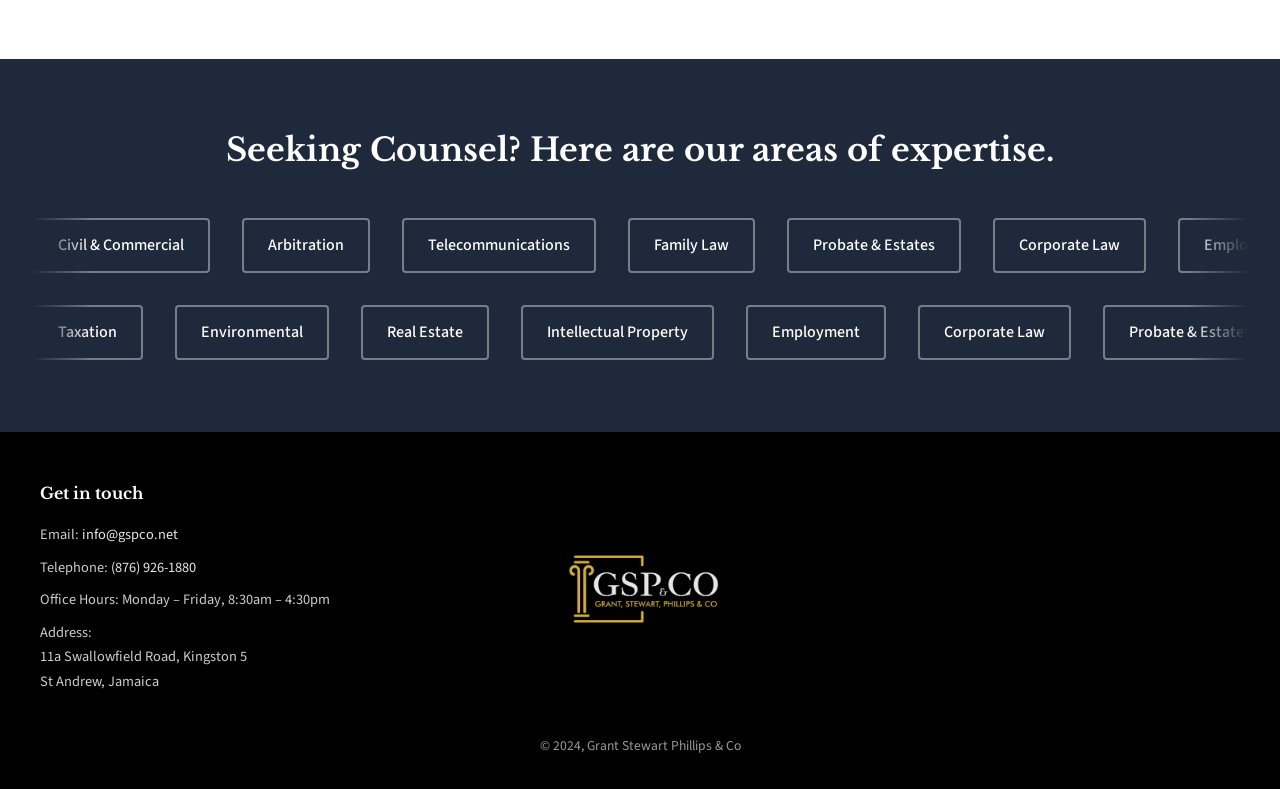
==== commit 0f0de7da: "Mobile: hide hero section (desktop only), larger logo, overflow-x fix Made-with: Cursor" ====
--- a/index.html
+++ b/index.html
@@ -20,7 +20,13 @@
   <nav class="main-nav">
     <div class="nav-inner">
       <a href="index.html" class="logo"><img src="Images/Logo/header-logo.png" alt="Grant Stewart Phillips & Co"></a>
-      <button class="nav-toggle" aria-label="Toggle menu">☰</button>
+      <button class="nav-toggle" aria-label="Toggle menu" aria-expanded="false">
+        <span class="hamburger-icon">
+          <span class="hamburger-line"></span>
+          <span class="hamburger-line"></span>
+          <span class="hamburger-line"></span>
+        </span>
+      </button>
       <ul class="nav-links">
         <li><a href="practice-areas.html">Practice Areas</a></li>
         <li><a href="attorneys.html">Attorneys</a></li>
@@ -162,9 +168,12 @@
 
   <script>
     document.querySelector('.nav-toggle')?.addEventListener('click', () => {
-      document.querySelector('.nav-links').classList.toggle('active');
+      const toggle = document.querySelector('.nav-toggle');
+      const links = document.querySelector('.nav-links');
+      toggle?.classList.toggle('active');
+      links?.classList.toggle('active');
+      toggle?.setAttribute('aria-expanded', links?.classList.contains('active') ? 'true' : 'false');
     });
-
   </script>
 </body>
 </html>
--- a/css/styles.css
+++ b/css/styles.css
@@ -19,9 +19,11 @@
 
 html {
   scroll-behavior: smooth;
+  overflow-x: hidden;
 }
 
 body {
+  overflow-x: hidden;
   font-family: 'Libre Baskerville', Georgia, serif;
   color: var(--navy);
   line-height: 1.7;
@@ -166,15 +168,48 @@
   color: var(--gold-light);
 }
 
-/* Mobile menu toggle */
+/* Mobile menu toggle - hamburger */
 .nav-toggle {
   display: none;
   background: none;
   border: none;
   color: var(--white);
-  font-size: 1.5rem;
   cursor: pointer;
   padding: 0.5rem;
+  width: 44px;
+  height: 44px;
+  justify-content: center;
+  align-items: center;
+  flex-direction: column;
+}
+
+.hamburger-icon {
+  display: flex;
+  flex-direction: column;
+  justify-content: center;
+  gap: 5px;
+  width: 24px;
+}
+
+.hamburger-line {
+  display: block;
+  width: 24px;
+  height: 2px;
+  background: var(--white);
+  border-radius: 1px;
+  transition: transform 0.3s ease, opacity 0.3s ease;
+}
+
+.nav-toggle.active .hamburger-line:nth-child(1) {
+  transform: translateY(7px) rotate(45deg);
+}
+
+.nav-toggle.active .hamburger-line:nth-child(2) {
+  opacity: 0;
+}
+
+.nav-toggle.active .hamburger-line:nth-child(3) {
+  transform: translateY(-7px) rotate(-45deg);
 }
 
 /* Hero */
@@ -196,6 +231,12 @@
   height: 100%;
   object-fit: cover;
   object-position: center;
+}
+
+@media (max-width: 768px) {
+  .hero {
+    display: none;
+  }
 }
 
 /* Sections */
@@ -865,8 +906,17 @@
 
 /* Responsive */
 @media (max-width: 768px) {
+  .nav-inner {
+    position: relative;
+  }
+
+  .logo img {
+    height: 72px;
+    max-width: 270px;
+  }
+
   .nav-toggle {
-    display: block;
+    display: flex;
   }
 
   .nav-links {
@@ -878,10 +928,24 @@
     right: 0;
     background: var(--navy-light);
     padding: 1rem;
+    box-shadow: 0 8px 20px rgba(0,0,0,0.2);
+    z-index: 50;
   }
 
   .nav-links.active {
     display: flex;
+  }
+
+  .nav-links li {
+    border-bottom: 1px solid rgba(255,255,255,0.1);
+  }
+
+  .nav-links li:last-child {
+    border-bottom: none;
+  }
+
+  .nav-links a {
+    padding: 1rem;
   }
 
   .header-contact {
